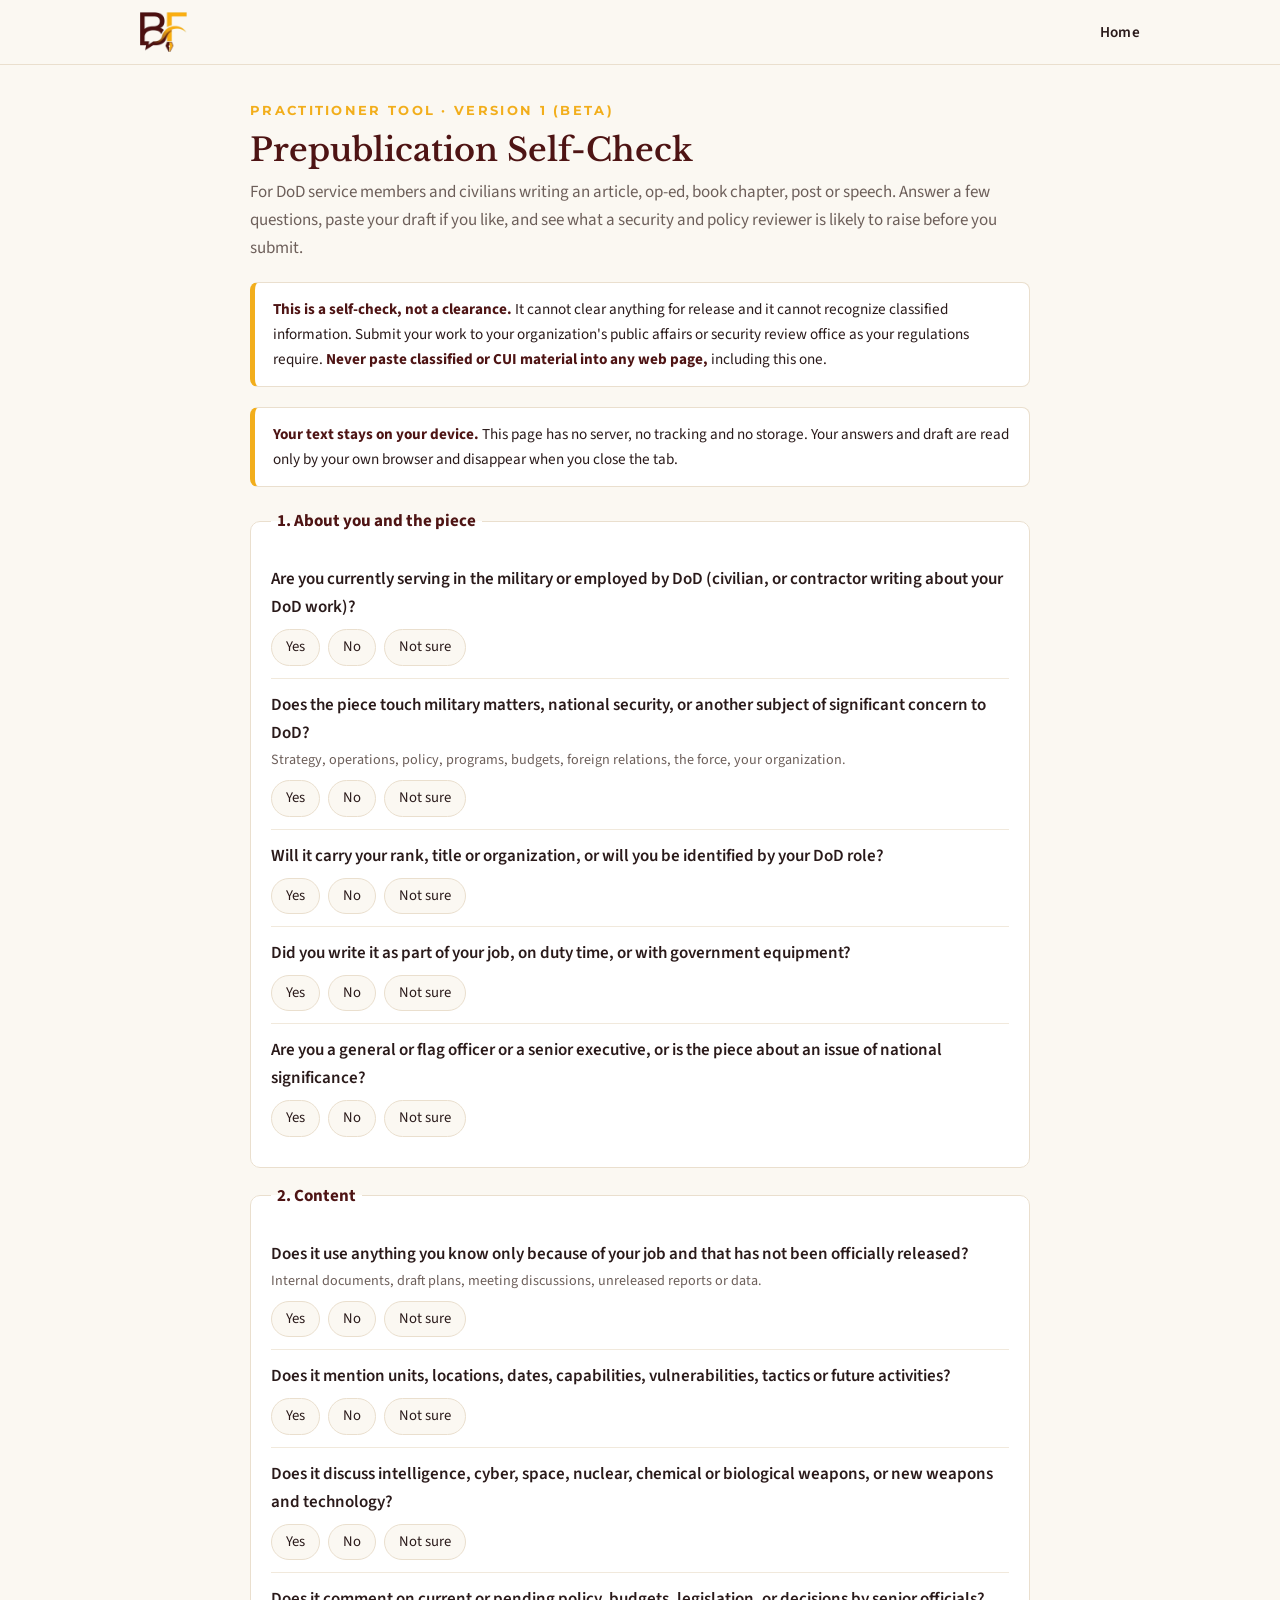
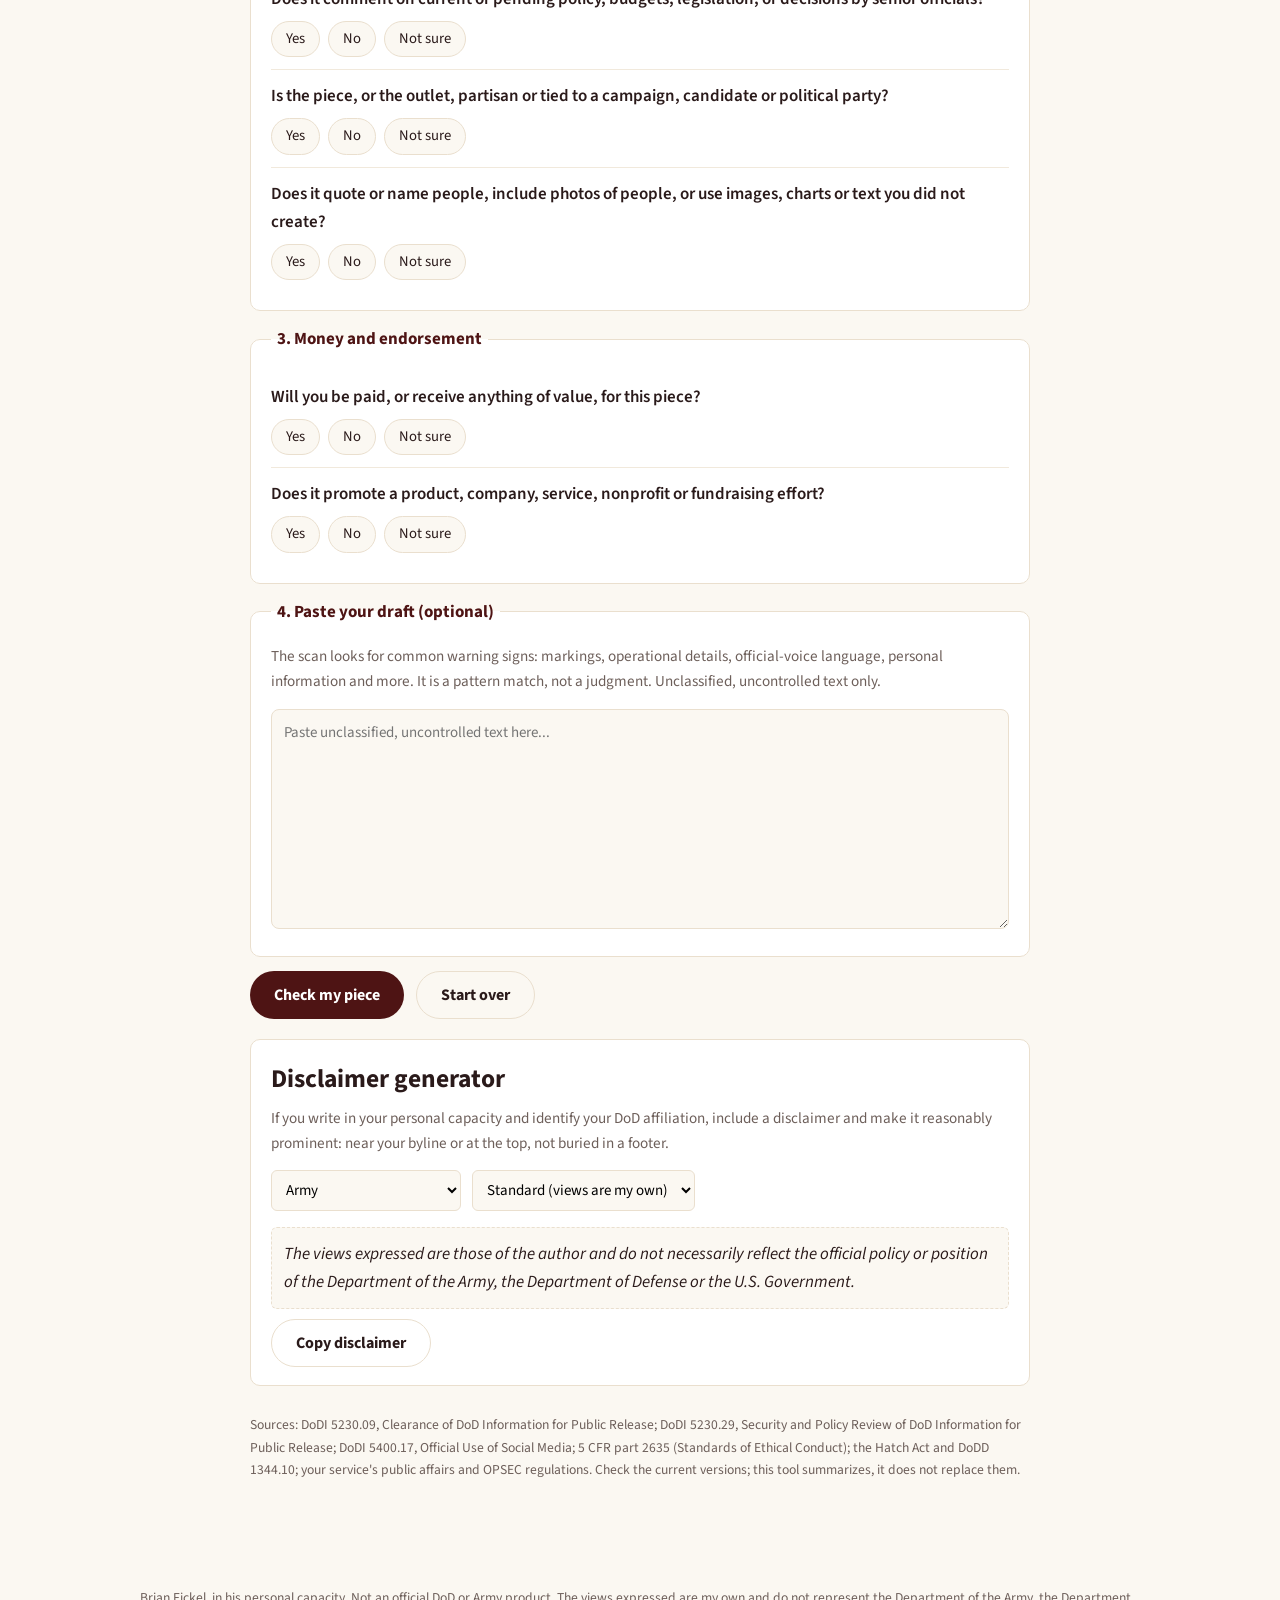
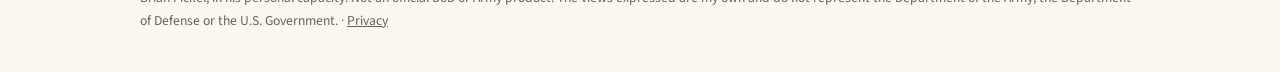
==== tools/prepub-check/index.html @ fe062165 "Add Prepublication Self-Check v1" ====
<!doctype html>
<html lang="en"><head><meta charset="utf-8"><meta name="viewport" content="width=device-width,initial-scale=1">
<title>Prepublication Self-Check | Brian Fickel</title>
<meta name="description" content="A free self-check for DoD authors: see what a security and policy reviewer is likely to raise before you submit. Runs entirely in your browser.">
<meta name="robots" content="noindex">
<link rel="icon" type="image/png" href="../../img/favicon.png">
<link href="https://fonts.googleapis.com/css2?family=Libre+Baskerville:wght@400;700&family=Montserrat:wght@700&family=Source+Sans+3:wght@400;600;700&display=swap" rel="stylesheet">
<link rel="stylesheet" href="../../style.css">
<style>
.tool main{max-width:820px;margin:0 auto;padding:40px 20px 64px}
.tool h1{font:600 2rem/1.25 "Libre Baskerville",Georgia,serif;color:var(--maroon);margin:0 0 8px}
.kicker{font:700 .8rem/1 "Montserrat",sans-serif;letter-spacing:.18em;text-transform:uppercase;color:var(--gold);margin:0 0 12px}
.notice{background:#fff;border:1px solid var(--line);border-left:5px solid var(--gold);border-radius:8px;padding:14px 18px;margin:20px 0;font-size:.95rem}
.notice strong{color:var(--maroon)}
fieldset{border:1px solid var(--line);background:#fff;border-radius:10px;padding:18px 20px;margin:0 0 14px}
legend{font-weight:700;color:var(--maroon);padding:0 6px}
.q{padding:12px 0;border-top:1px solid #f1e9dc}
.q:first-of-type{border-top:0}
.q p{margin:0 0 8px;font-weight:600}
.q small{display:block;color:var(--muted);font-weight:400;margin-top:2px}
.opts{display:flex;gap:8px;flex-wrap:wrap}
.opts label{border:1px solid var(--line);border-radius:999px;padding:5px 14px;cursor:pointer;font-size:.92rem;background:var(--cream)}
.opts input{position:absolute;opacity:0;pointer-events:none}
.opts input:checked+span{font-weight:700;color:var(--maroon)}
.opts label:has(input:checked){border-color:var(--maroon);background:var(--gold-soft)}
.opts input:focus-visible+span{outline:2px solid var(--maroon);outline-offset:3px}
textarea{width:100%;min-height:220px;border:1px solid var(--line);border-radius:8px;padding:12px;font:15px/1.5 "Source Sans 3",sans-serif;resize:vertical;background:var(--cream)}
.row{display:flex;gap:12px;flex-wrap:wrap;margin-top:10px}
button{font:700 1rem "Source Sans 3",sans-serif;border:0;border-radius:999px;padding:12px 24px;cursor:pointer}
.primary{background:var(--maroon);color:#fff}.primary:hover{background:var(--maroon-2)}
.ghost{background:transparent;border:1px solid var(--line);color:var(--ink)}
#report{margin-top:28px}
.overall{border-radius:12px;padding:20px 22px;color:#fff;margin-bottom:16px}
.overall h2{color:#fff;margin:0 0 6px;font:600 1.4rem/1.3 "Libre Baskerville",Georgia,serif;letter-spacing:0;text-transform:none}
.overall p{margin:0}
.lv-red{background:#8b1c1c}.lv-yellow{background:#9a6a00}.lv-green{background:#2f6b3a}
.find{background:#fff;border:1px solid var(--line);border-left:6px solid #ccc;border-radius:8px;padding:14px 18px;margin:10px 0}
.find.red{border-left-color:#b02a2a}.find.yellow{border-left-color:#e0a106}.find.green{border-left-color:#3d8b4a}
.find h3{margin:0 0 4px;font-size:1.05rem;color:var(--ink);font-family:"Source Sans 3",sans-serif;font-weight:700}
.find .tag{font:700 .7rem/1 "Montserrat",sans-serif;letter-spacing:.12em;text-transform:uppercase;margin-right:8px}
.find.red .tag{color:#b02a2a}.find.yellow .tag{color:#a37300}.find.green .tag{color:#3d8b4a}
.find p{margin:4px 0;font-size:.96rem}
.find .cite{color:var(--muted);font-size:.85rem}
.hits{margin:6px 0 0;padding-left:18px;font-size:.9rem;color:var(--muted)}
.hits mark{background:var(--gold-soft);color:var(--ink);padding:0 2px}
.disc{background:#fff;border:1px solid var(--line);border-radius:10px;padding:18px 20px;margin-top:20px}
.disc input,.disc select{font:15px "Source Sans 3",sans-serif;padding:8px 10px;border:1px solid var(--line);border-radius:6px;margin:4px 8px 8px 0;background:var(--cream)}
.disc output{display:block;background:var(--cream);border:1px dashed var(--line);border-radius:6px;padding:12px;margin-top:8px;font-style:italic}
.hidden{display:none}
@media print{header.top,.notice,form,.row,footer,.disc .row{display:none!important}.overall{-webkit-print-color-adjust:exact;print-color-adjust:exact}}
</style></head>
<body class="tool">
<header class="top"><div class="wrap"><a href="../../index.html"><img src="../../img/logo-mark.png" alt="BF"></a><nav><a href="../../index.html">Home</a></nav></div></header>
<main>
<p class="kicker">Practitioner tool &middot; Version 1 (beta)</p>
<h1>Prepublication Self-Check</h1>
<p class="lede">For DoD service members and civilians writing an article, op-ed, book chapter, post or speech. Answer a few questions, paste your draft if you like, and see what a security and policy reviewer is likely to raise before you submit.</p>

<div class="notice"><strong>This is a self-check, not a clearance.</strong> It cannot clear anything for release and it cannot recognize classified information. Submit your work to your organization's public affairs or security review office as your regulations require. <strong>Never paste classified or CUI material into any web page,</strong> including this one.</div>
<div class="notice"><strong>Your text stays on your device.</strong> This page has no server, no tracking and no storage. Your answers and draft are read only by your own browser and disappear when you close the tab.</div>

<form id="f" onsubmit="return false">
<fieldset><legend>1. About you and the piece</legend>
<div class="q" data-q="dod"><p>Are you currently serving in the military or employed by DoD (civilian, or contractor writing about your DoD work)?</p><div class="opts"></div></div>
<div class="q" data-q="subject"><p>Does the piece touch military matters, national security, or another subject of significant concern to DoD?<small>Strategy, operations, policy, programs, budgets, foreign relations, the force, your organization.</small></p><div class="opts"></div></div>
<div class="q" data-q="official"><p>Will it carry your rank, title or organization, or will you be identified by your DoD role?</p><div class="opts"></div></div>
<div class="q" data-q="dutytime"><p>Did you write it as part of your job, on duty time, or with government equipment?</p><div class="opts"></div></div>
<div class="q" data-q="senior"><p>Are you a general or flag officer or a senior executive, or is the piece about an issue of national significance?</p><div class="opts"></div></div>
</fieldset>
<fieldset><legend>2. Content</legend>
<div class="q" data-q="nonpublic"><p>Does it use anything you know only because of your job and that has not been officially released?<small>Internal documents, draft plans, meeting discussions, unreleased reports or data.</small></p><div class="opts"></div></div>
<div class="q" data-q="ops"><p>Does it mention units, locations, dates, capabilities, vulnerabilities, tactics or future activities?</p><div class="opts"></div></div>
<div class="q" data-q="sensitive"><p>Does it discuss intelligence, cyber, space, nuclear, chemical or biological weapons, or new weapons and technology?</p><div class="opts"></div></div>
<div class="q" data-q="policy"><p>Does it comment on current or pending policy, budgets, legislation, or decisions by senior officials?</p><div class="opts"></div></div>
<div class="q" data-q="political"><p>Is the piece, or the outlet, partisan or tied to a campaign, candidate or political party?</p><div class="opts"></div></div>
<div class="q" data-q="people"><p>Does it quote or name people, include photos of people, or use images, charts or text you did not create?</p><div class="opts"></div></div>
</fieldset>
<fieldset><legend>3. Money and endorsement</legend>
<div class="q" data-q="paid"><p>Will you be paid, or receive anything of value, for this piece?</p><div class="opts"></div></div>
<div class="q" data-q="endorse"><p>Does it promote a product, company, service, nonprofit or fundraising effort?</p><div class="opts"></div></div>
</fieldset>
<fieldset><legend>4. Paste your draft (optional)</legend>
<p style="margin-top:0;color:var(--muted);font-size:.95rem">The scan looks for common warning signs: markings, operational details, official-voice language, personal information and more. It is a pattern match, not a judgment. Unclassified, uncontrolled text only.</p>
<textarea id="draft" placeholder="Paste unclassified, uncontrolled text here..."></textarea>
</fieldset>
<div class="row"><button class="primary" id="run" type="button">Check my piece</button><button class="ghost" id="reset" type="button">Start over</button></div>
</form>

<section id="report" class="hidden" aria-live="polite" style="border:0;padding:0"></section>

<div class="disc" id="disc">
<h2 style="margin:0 0 6px">Disclaimer generator</h2>
<p style="margin:0 0 10px;color:var(--muted);font-size:.95rem">If you write in your personal capacity and identify your DoD affiliation, include a disclaimer and make it reasonably prominent: near your byline or at the top, not buried in a footer.</p>
<select id="dsvc" aria-label="Component">
<option value="the Department of the Army">Army</option><option value="the Department of the Navy">Navy or Marine Corps</option><option value="the Department of the Air Force">Air Force or Space Force</option><option value="">Other DoD component</option>
</select>
<select id="dtype" aria-label="Disclaimer type">
<option value="views">Standard (views are my own)</option><option value="social">Social media profile</option>
</select>
<output id="dout"></output>
<div class="row"><button class="ghost" id="dcopy" type="button">Copy disclaimer</button></div>
</div>

<p class="cite" style="margin-top:28px;color:var(--muted);font-size:.85rem">Sources: DoDI 5230.09, Clearance of DoD Information for Public Release; DoDI 5230.29, Security and Policy Review of DoD Information for Public Release; DoDI 5400.17, Official Use of Social Media; 5 CFR part 2635 (Standards of Ethical Conduct); the Hatch Act and DoDD 1344.10; your service's public affairs and OPSEC regulations. Check the current versions; this tool summarizes, it does not replace them.</p>
</main>
<footer><div class="wrap">Brian Fickel, in his personal capacity. Not an official DoD or Army product. The views expressed are my own and do not represent the Department of the Army, the Department of Defense or the U.S. Government. &middot; <a href="../../privacy.html">Privacy</a></div></footer>

<script>
const ANS=[["yes","Yes"],["no","No"],["unsure","Not sure"]];
document.querySelectorAll('.q').forEach(q=>{const k=q.dataset.q,o=q.querySelector('.opts');
 ANS.forEach(([v,l])=>{const lab=document.createElement('label');lab.innerHTML=`<input type="radio" name="${k}" value="${v}"><span>${l}</span>`;o.appendChild(lab);});});
const val=k=>(document.querySelector(`input[name="${k}"]:checked`)||{}).value||'';
const esc=s=>s.replace(/[&<>"]/g,c=>({'&':'&amp;','<':'&lt;','>':'&gt;','"':'&quot;'}[c]));

// Question rules: [key, level if yes, level if unsure, title, explanation, citation]
const RULES=[
 ['subject','yellow','yellow','Review likely required','Current DoD personnel writing in a personal capacity on military matters, national security or subjects of significant DoD concern are generally expected to submit the work for security and policy review before release.','DoDI 5230.09; DoDI 5230.29'],
 ['official','yellow','yellow','Title, rank or affiliation used','You may usually list your title or rank as one biographical detail, but not in a way that suggests the government sanctions or endorses the piece. Add a reasonably prominent disclaimer (see the generator below).','5 CFR 2635.807; 5 CFR 2635.702(b); DoDI 5400.17'],
 ['dutytime','red','yellow','May be an official product','Work prepared as part of your duties, or on duty time with government resources, is generally official information. It goes through official release channels, not personal publication.','DoDI 5230.09; 5 CFR 2635.704-705'],
 ['senior','red','yellow','Higher-level review likely','Material from general and flag officers or senior executives, or on issues of national significance, is often referred to higher-level security and policy review (for example, the Defense Office of Prepublication and Security Review). Allow extra time.','DoDI 5230.29'],
 ['nonpublic','red','red','Nonpublic information','Using information you have only because of your job, and that has not been made public, is prohibited unless it is officially released first. Reviewers will ask for a public source for every such fact.','5 CFR 2635.703'],
 ['ops','red','yellow','Operational details (OPSEC)','Units, locations, dates, capabilities, vulnerabilities and future activities are classic operations security concerns. Expect reviewers to ask you to generalize or remove them.','DoDD 5205.02E; service OPSEC regulations'],
 ['sensitive','red','yellow','Sensitive subject area','Intelligence, cyber, space, nuclear, chemical and biological weapons, and new weapons and technologies are named categories that typically need specialized security review.','DoDI 5230.29'],
 ['policy','yellow','yellow','Policy, budget or legislation','Commentary on current policy, budgets, pending legislation or senior officials draws policy review. It is often permitted with a disclaimer, but avoid appearing to speak for DoD, lobbying, or (for commissioned officers) contemptuous words about certain senior officials.','DoDI 5230.09; UCMJ Art. 88'],
 ['political','red','yellow','Partisan political activity','Partisan content or outlets raise Hatch Act (civilians) and DoDD 1344.10 (military) limits. Rules differ by status and may bar using your title or position in political writing.','5 CFR part 734; DoDD 1344.10'],
 ['people','yellow','yellow','People, quotes and images','Get permission for photos and quotes as needed, confirm copyright or licensing for images and text you did not create, and avoid personal information about others.','Copyright law; Privacy Act; DoD public affairs guidance'],
 ['paid','red','yellow','Compensation','Executive branch employees generally may not accept compensation for writing that relates to their official duties. Check with your ethics counselor before accepting payment.','5 CFR 2635.807'],
 ['endorse','red','yellow','Endorsement or fundraising','Using your position or title to endorse a product, service or enterprise, or to solicit funds, is generally prohibited.','5 CFR 2635.702(c); 5 CFR 2635.808']
];

// Text scan patterns: [label, level, regex, note]
const SCAN=[
 ['Classification or control markings','red',/\b(TOP SECRET|SECRET\/\/|CONFIDENTIAL\/\/|\(S\)|\(C\)|\(TS\)|NOFORN|REL TO|CUI|FOUO|FOR OFFICIAL USE ONLY|LIMDIS|PROPIN|CLOSE HOLD)\b/g,'Markings mean the source text is controlled. Stop and confirm the material is releasable before going further.'],
 ['Draft, predecisional or not-for-release language','red',/\b(predecisional|pre-decisional|deliberative|not for (public )?release|internal use only|do not distribute|draft (plan|policy|guidance|report))\b/gi,'Predecisional and internal material is usually not releasable.'],
 ['Future activity or timing','yellow',/\b(will deploy|upcoming|next (week|month|quarter|year)|planned (exercise|operation|deployment|rotation)|is scheduled to|in the coming (weeks|months))\b/gi,'Future activities and timelines are common OPSEC flags.'],
 ['Unit designations','yellow',/\b\d{1,3}(st|nd|rd|th)\s+(Infantry|Armored|Airborne|Cavalry|Brigade|Division|Battalion|Regiment|Squadron|Wing|Group|Fleet|Expeditionary|Special Forces|Marine)\b|\b\d{1,3}(st|nd|rd|th)?\s?(BCT|IBCT|ABCT|SBCT|MEU|SFG|BN|BDE|ID|AD|CAB)\b/g,'Named units combined with locations, dates or capabilities can reveal operations.'],
 ['Grid coordinates or lat/long','red',/\b\d{1,2}[C-HJ-NP-X]\s?[A-HJ-NP-Z]{2}\s?\d{4,10}\b|-?\d{1,2}\.\d{3,}\s*[,;]\s*-?\d{1,3}\.\d{3,}/g,'Coordinates are almost always removed.'],
 ['Capability, readiness or vulnerability','yellow',/\b(vulnerabilit(y|ies)|readiness rate|shortfall|capability gap|not mission capable|single point of failure|countermeasure|TTPs?)\b/gi,'Specific weaknesses and tactics draw OPSEC review.'],
 ['Speaking for the institution','yellow',/\b(the (Army|Navy|Air Force|Marine Corps|Space Force|Department|Pentagon|command) (will|plans to|intends to|has decided|is going to)|our (official )?policy is|on behalf of (the )?(Army|Department|command))\b/gi,'Phrasing that sounds like an official position. In a personal piece, attribute views to yourself.'],
 ['Nonpublic sourcing cues','red',/\b(internal (memo|email|brief|briefing|document|report|assessment)|unreleased|not yet (released|public|announced)|leaked|according to (a|an) (internal|unpublished))\b/gi,'Every fact needs a public source or official release.'],
 ['Sensitive subject keywords','yellow',/\b(intelligence (community|collection|assessment)|SIGINT|HUMINT|cyber (operation|attack|capabilit\w*)|offensive cyber|nuclear (weapon|posture|employment)|hypersonic|directed energy|space (control|operation)s?|chemical weapon|biological weapon|classified program)\b/gi,'Named sensitive areas usually need specialized review.'],
 ['Budget, legislation or lobbying','yellow',/\b(NDAA|appropriation(s)?|budget request|pending legislation|Congress (should|must)|urge (Congress|lawmakers|your representative)|bill (number|H\.R\.|S\.)|H\.R\.\s?\d+|S\.\s?\d+)\b/g,'Policy review will look closely; avoid urging legislative action in your official capacity.'],
 ['Partisan or campaign language','red',/\b(vote for|re-?elect|campaign for|Democratic Party|Republican Party|GOP|super PAC|candidate for)\b/gi,'Hatch Act and DoDD 1344.10 limits may apply.'],
 ['Endorsement or fundraising','yellow',/\b(I (recommend|endorse) (buying|using)|buy now|promo code|discount code|donate (now|today|at)|sponsored by|GoFundMe|fundraiser)\b/gi,'Endorsement and solicitation limits may apply.'],
 ['Personal information','red',/\b\d{3}-\d{2}-\d{4}\b|\b[\w.+-]+@[\w-]+\.(mil|gov|com|org|net|edu)\b|\(?\b\d{3}\)?[-.\s]\d{3}[-.\s]\d{4}\b/g,'Remove SSNs, personal emails and phone numbers. Official contact details may also need removal.'],
 ['Rank or official title','yellow',/\b(GEN|LTG|MG|BG|COL|LTC|MAJ|CPT|1LT|2LT|CSM|SGM|ADM|VADM|RADM|Gen\.|Lt\. Gen\.|Maj\. Gen\.|Brig\. Gen\.|Col\.|Lt\. Col\.|Commander|Commanding General|Director of)\b/g,'If this is you, add a reasonably prominent disclaimer. If it is someone else, check that quotes and attributions are public.']
];

function snippet(text,idx,len){const a=Math.max(0,idx-45),b=Math.min(text.length,idx+len+45);
 return (a>0?'…':'')+esc(text.slice(a,idx))+'<mark>'+esc(text.slice(idx,idx+len))+'</mark>'+esc(text.slice(idx+len,b))+(b<text.length?'…':'');}

function run(){
 const out=[];const dod=val('dod');
 if(dod==='no'){out.push({lv:'green',t:'DoD review may not apply',p:'If you are not a current DoD service member, employee or contractor writing about DoD work, DoD prepublication review generally does not apply, except for obligations you signed (for example, nondisclosure agreements for classified access, which last for life).',c:'DoDI 5230.09; SF 312'});}
 RULES.forEach(([k,ly,lu,t,p,c])=>{const v=val(k);if(v==='yes')out.push({lv:ly,t,p,c});else if(v==='unsure')out.push({lv:lu,t:t+' (not sure)',p:'You answered "not sure." Treat this as a likely issue until you confirm. '+p,c});});
 const text=document.getElementById('draft').value;const scan=[];
 if(text.trim()){SCAN.forEach(([t,lv,re,note])=>{re.lastIndex=0;const hits=[];let m;while((m=re.exec(text))&&hits.length<4){hits.push(snippet(text,m.index,m[0].length));if(m[0].length===0)re.lastIndex++;}
  if(hits.length)scan.push({lv,t,p:note,hits});});}
 const all=out.concat(scan);const reds=all.filter(x=>x.lv==='red').length,yel=all.filter(x=>x.lv==='yellow').length;
 const answered=document.querySelectorAll('input[type=radio]:checked').length;
 let ov;
 if(!answered&&!text.trim())ov={c:'lv-yellow',h:'Answer a few questions first',p:'Pick an answer for each question, or paste a draft, then run the check.'};
 else if(reds)ov={c:'lv-red',h:`${reds} likely issue${reds>1?'s':''} to resolve before you submit`,p:'These items commonly cause a piece to be returned or held. Fix what you can, then submit for review and flag the rest to your reviewer.'};
 else if(yel)ov={c:'lv-yellow',h:`${yel} item${yel>1?'s':''} a reviewer will look at`,p:'Nothing here is a stopper by itself. Address these items, add a disclaimer if you use your title, and submit for review.'};
 else ov={c:'lv-green',h:'No common issues found',p:'Your answers and text did not trip the usual flags. If you are current DoD personnel writing on DoD subjects, you may still need to submit for review.'};
 const order={red:0,yellow:1,green:2};
 const card=x=>`<div class="find ${x.lv}"><h3><span class="tag">${x.lv==='red'?'Likely issue':x.lv==='yellow'?'Reviewer will check':'Note'}</span>${esc(x.t)}</h3><p>${esc(x.p)}</p>${x.c?`<p class="cite">${esc(x.c)}</p>`:''}${x.hits?`<ul class="hits">${x.hits.map(h=>`<li>${h}</li>`).join('')}</ul>`:''}</div>`;
 const r=document.getElementById('report');
 r.innerHTML=`<div class="overall ${ov.c}"><h2>${ov.h}</h2><p>${ov.p}</p></div>`+
  (out.length?`<h2 style="margin:22px 0 6px">From your answers</h2>`+out.sort((a,b)=>order[a.lv]-order[b.lv]).map(card).join(''):'')+
  (text.trim()?`<h2 style="margin:22px 0 6px">From your draft</h2>`+(scan.length?scan.sort((a,b)=>order[a.lv]-order[b.lv]).map(card).join(''):'<div class="find green"><h3><span class="tag">Note</span>No common warning signs found in the text</h3><p>The scan is a pattern match. A reviewer reads for meaning, context and aggregation, which no scan can do.</p></div>'):'')+
  `<h2 style="margin:22px 0 6px">Next steps</h2><div class="find"><p>1. Fix what you can and add a disclaimer if you use your title or affiliation.<br>2. Submit to your organization's public affairs or security review office, with the outlet and your deadline.<br>3. Allow time: routine reviews often take a week or more; higher-level reviews take longer.</p></div>`+
  `<div class="row"><button class="ghost" type="button" onclick="window.print()">Print or save as PDF</button></div>`;
 r.classList.remove('hidden');r.scrollIntoView({behavior:'smooth'});
}
document.getElementById('run').onclick=run;
document.getElementById('reset').onclick=()=>{document.getElementById('f').reset();document.getElementById('report').classList.add('hidden');window.scrollTo({top:0,behavior:'smooth'});};

function disc(){const s=document.getElementById('dsvc').value,t=document.getElementById('dtype').value;
 const org=s?`${s}, the Department of Defense or the U.S. Government`:'the Department of Defense or the U.S. Government';
 document.getElementById('dout').textContent=t==='social'?`Views are my own and do not represent ${org}. Following, sharing or liking is not endorsement.`:`The views expressed are those of the author and do not necessarily reflect the official policy or position of ${org}.`;}
document.getElementById('dsvc').onchange=disc;document.getElementById('dtype').onchange=disc;disc();
document.getElementById('dcopy').onclick=async e=>{try{await navigator.clipboard.writeText(document.getElementById('dout').textContent);e.target.textContent='Copied';setTimeout(()=>e.target.textContent='Copy disclaimer',1500);}catch(_){}};
</script>
</body></html>
---- style.css ----
:root{--maroon:#4e1414;--maroon-2:#6b1f1f;--gold:#f2ae1c;--gold-soft:#fbe7b8;--cream:#fbf8f2;--ink:#2a1a1a;--muted:#6d5f5a;--line:#eadfce;color-scheme:light}
*{box-sizing:border-box}
html{scroll-behavior:smooth}
body{margin:0;background:var(--cream);color:var(--ink);font:17px/1.65 "Source Sans 3",-apple-system,BlinkMacSystemFont,"Segoe UI",sans-serif}
a{color:var(--maroon-2)}
.wrap{max-width:1040px;margin:0 auto;padding:0 20px}
header.top{position:sticky;top:0;z-index:5;background:rgba(251,248,242,.92);backdrop-filter:blur(8px);border-bottom:1px solid var(--line)}
header.top .wrap{display:flex;align-items:center;justify-content:space-between;height:64px}
header.top img{height:40px;width:auto;display:block}
nav a{margin-left:22px;text-decoration:none;color:var(--ink);font-weight:600;font-size:.95rem;letter-spacing:.02em}
nav a:hover{color:var(--maroon-2)}
.hero{text-align:center;padding:72px 0 64px}
.hero img{width:min(520px,88%);height:auto}
.hero h1{font:600 clamp(1.7rem,4vw,2.6rem)/1.2 "Libre Baskerville",Georgia,serif;color:var(--maroon);margin:28px auto 12px;max-width:760px}
.hero p{color:var(--muted);font-size:1.15rem;max-width:620px;margin:0 auto}
.rule{width:72px;height:4px;background:var(--gold);border-radius:2px;margin:28px auto 0}
section{padding:64px 0;border-top:1px solid var(--line)}
section h2{font:700 .85rem/1 "Montserrat",sans-serif;letter-spacing:.18em;text-transform:uppercase;color:var(--gold);margin:0 0 14px}
section h3{font:600 1.6rem/1.3 "Libre Baskerville",Georgia,serif;color:var(--maroon);margin:0 0 18px}
.grid{display:grid;grid-template-columns:repeat(3,1fr);gap:20px;margin-top:28px}
.card{background:#fff;border:1px solid var(--line);border-top:4px solid var(--maroon);border-radius:10px;padding:24px}
.card h4{margin:0 0 8px;font:600 1.1rem/1.3 "Libre Baskerville",Georgia,serif;color:var(--maroon)}
.card p{margin:0;color:var(--muted);font-size:.98rem}
.about{display:grid;grid-template-columns:1fr 2fr;gap:40px;align-items:center}
.about img{width:100%;max-width:260px;height:auto;justify-self:center}
.contact{background:var(--maroon);color:#fff;border-top:0}
.contact h2{color:var(--gold)}.contact h3{color:#fff}
.btn{display:inline-block;margin-top:10px;background:var(--gold);color:var(--maroon);font-weight:700;text-decoration:none;padding:12px 26px;border-radius:999px}
.btn:hover{background:#ffc64a}
footer{padding:28px 0 40px;color:var(--muted);font-size:.85rem}
footer a{color:var(--muted)}
.page main{max-width:720px;margin:0 auto;padding:48px 20px}
.page h1{font:600 2rem/1.25 "Libre Baskerville",Georgia,serif;color:var(--maroon)}
.page h2{font-size:1.15rem;margin-top:2rem;color:var(--maroon)}
p.lede{color:var(--muted);margin-top:0}
@media (max-width:760px){.grid{grid-template-columns:1fr}.about{grid-template-columns:1fr}nav a{margin-left:14px;font-size:.9rem}.hero{padding:48px 0}}
.intro{max-width:760px;color:var(--muted);font-size:1.08rem;margin:0}
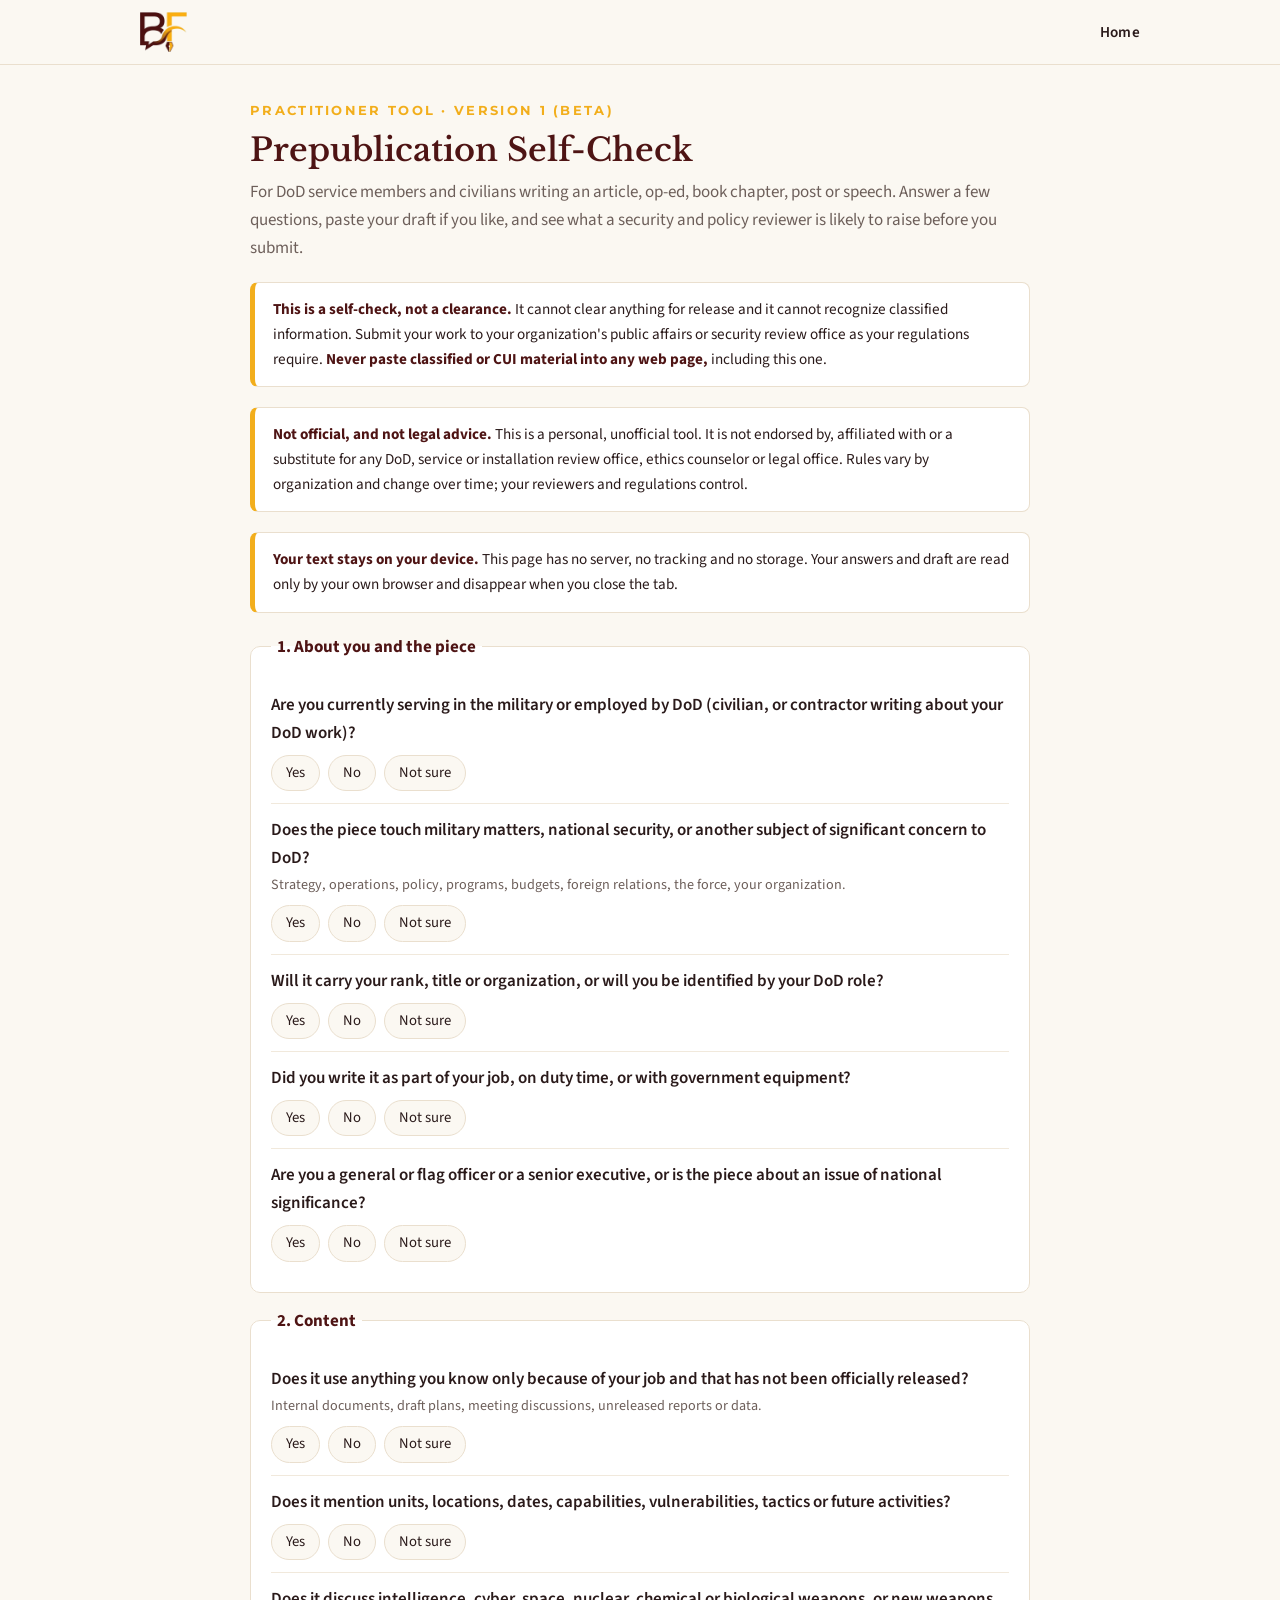
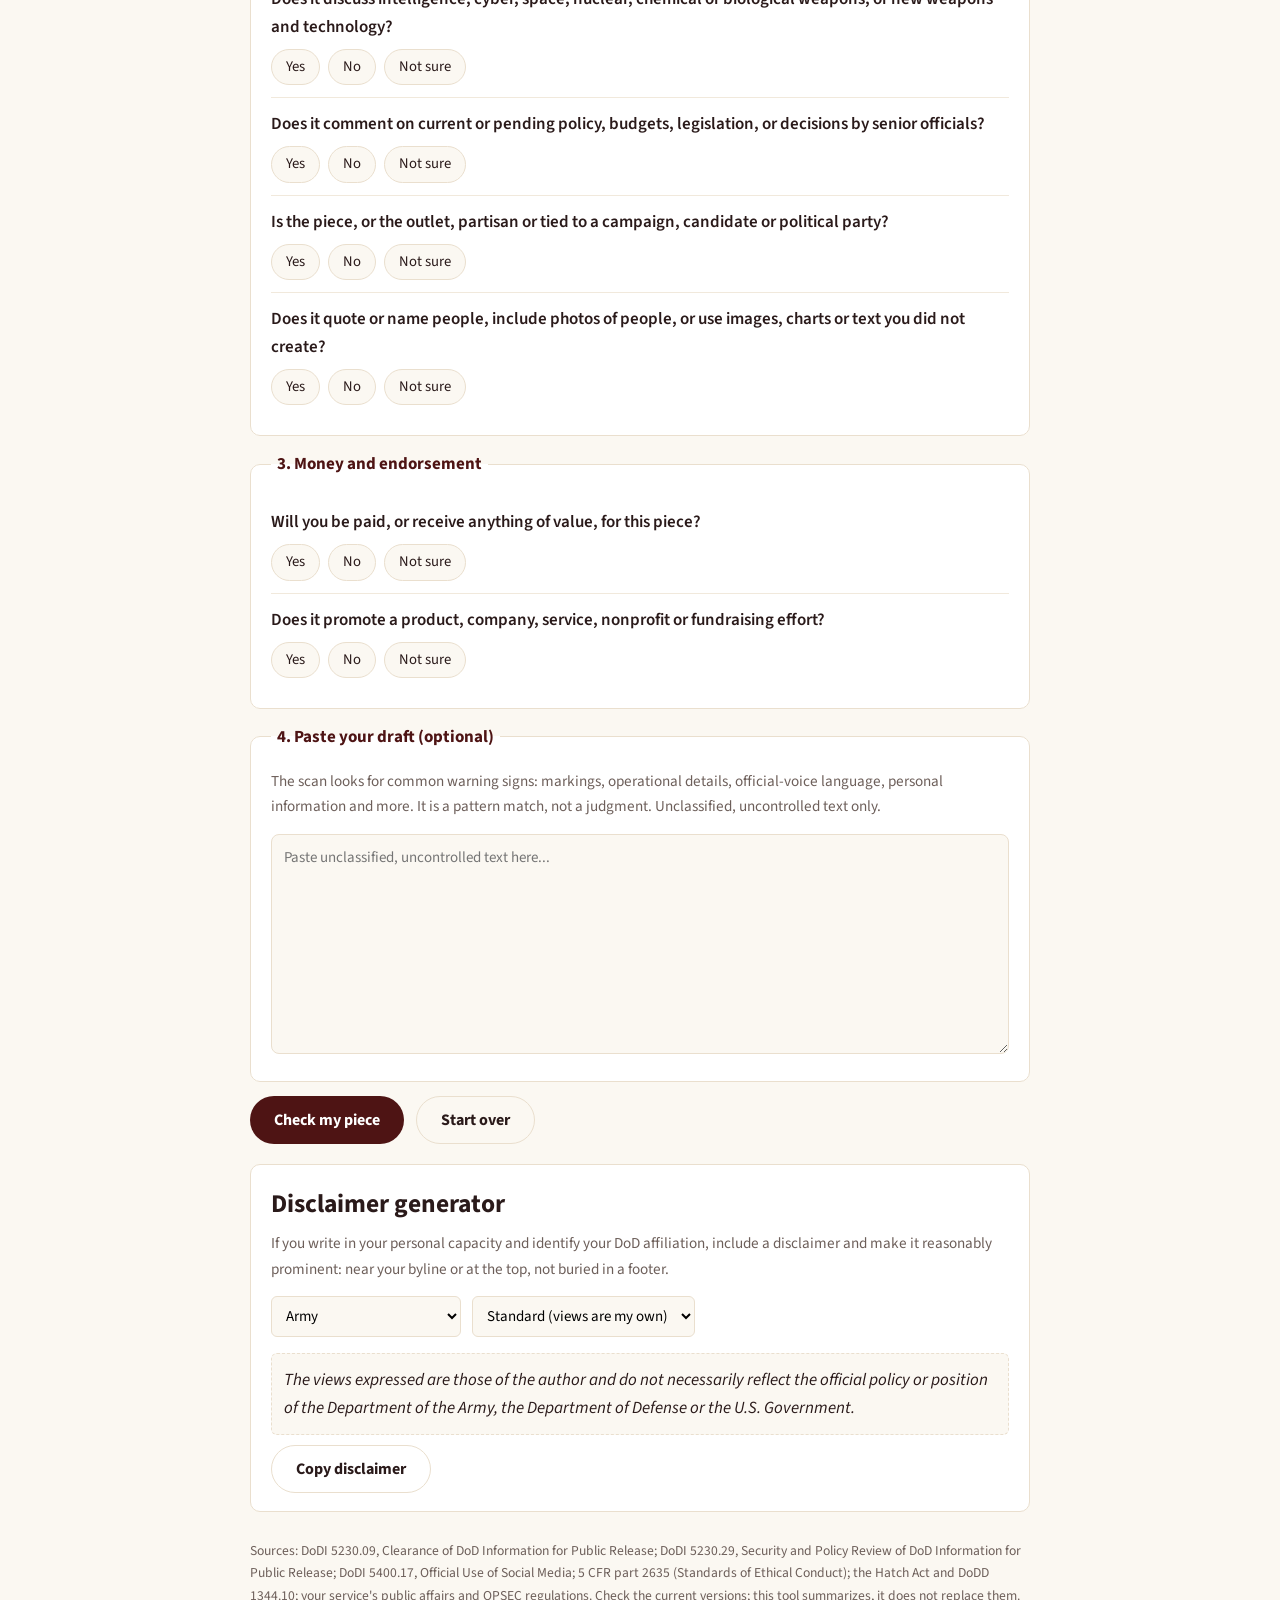
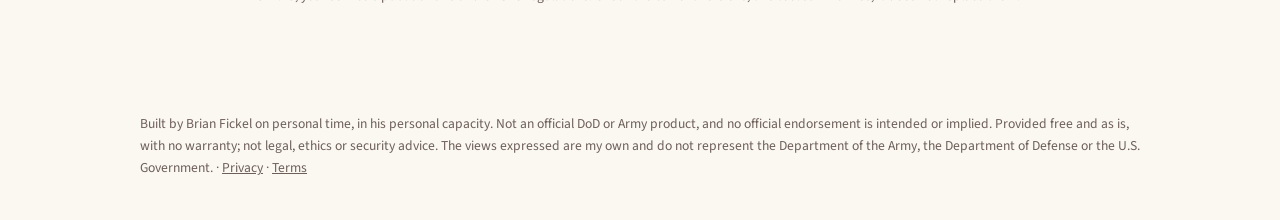
==== commit e0aa0a8f: "Add unofficial and not-legal-advice notices to the self-check" ====
--- a/tools/prepub-check/index.html
+++ b/tools/prepub-check/index.html
@@ -57,6 +57,7 @@
 <p class="lede">For DoD service members and civilians writing an article, op-ed, book chapter, post or speech. Answer a few questions, paste your draft if you like, and see what a security and policy reviewer is likely to raise before you submit.</p>
 
 <div class="notice"><strong>This is a self-check, not a clearance.</strong> It cannot clear anything for release and it cannot recognize classified information. Submit your work to your organization's public affairs or security review office as your regulations require. <strong>Never paste classified or CUI material into any web page,</strong> including this one.</div>
+<div class="notice"><strong>Not official, and not legal advice.</strong> This is a personal, unofficial tool. It is not endorsed by, affiliated with or a substitute for any DoD, service or installation review office, ethics counselor or legal office. Rules vary by organization and change over time; your reviewers and regulations control.</div>
 <div class="notice"><strong>Your text stays on your device.</strong> This page has no server, no tracking and no storage. Your answers and draft are read only by your own browser and disappear when you close the tab.</div>
 
 <form id="f" onsubmit="return false">
@@ -103,7 +104,7 @@
 
 <p class="cite" style="margin-top:28px;color:var(--muted);font-size:.85rem">Sources: DoDI 5230.09, Clearance of DoD Information for Public Release; DoDI 5230.29, Security and Policy Review of DoD Information for Public Release; DoDI 5400.17, Official Use of Social Media; 5 CFR part 2635 (Standards of Ethical Conduct); the Hatch Act and DoDD 1344.10; your service's public affairs and OPSEC regulations. Check the current versions; this tool summarizes, it does not replace them.</p>
 </main>
-<footer><div class="wrap">Brian Fickel, in his personal capacity. Not an official DoD or Army product. The views expressed are my own and do not represent the Department of the Army, the Department of Defense or the U.S. Government. &middot; <a href="../../privacy.html">Privacy</a></div></footer>
+<footer><div class="wrap">Built by Brian Fickel on personal time, in his personal capacity. Not an official DoD or Army product, and no official endorsement is intended or implied. Provided free and as is, with no warranty; not legal, ethics or security advice. The views expressed are my own and do not represent the Department of the Army, the Department of Defense or the U.S. Government. &middot; <a href="../../privacy.html">Privacy</a> &middot; <a href="../../terms.html">Terms</a></div></footer>
 
 <script>
 const ANS=[["yes","Yes"],["no","No"],["unsure","Not sure"]];
